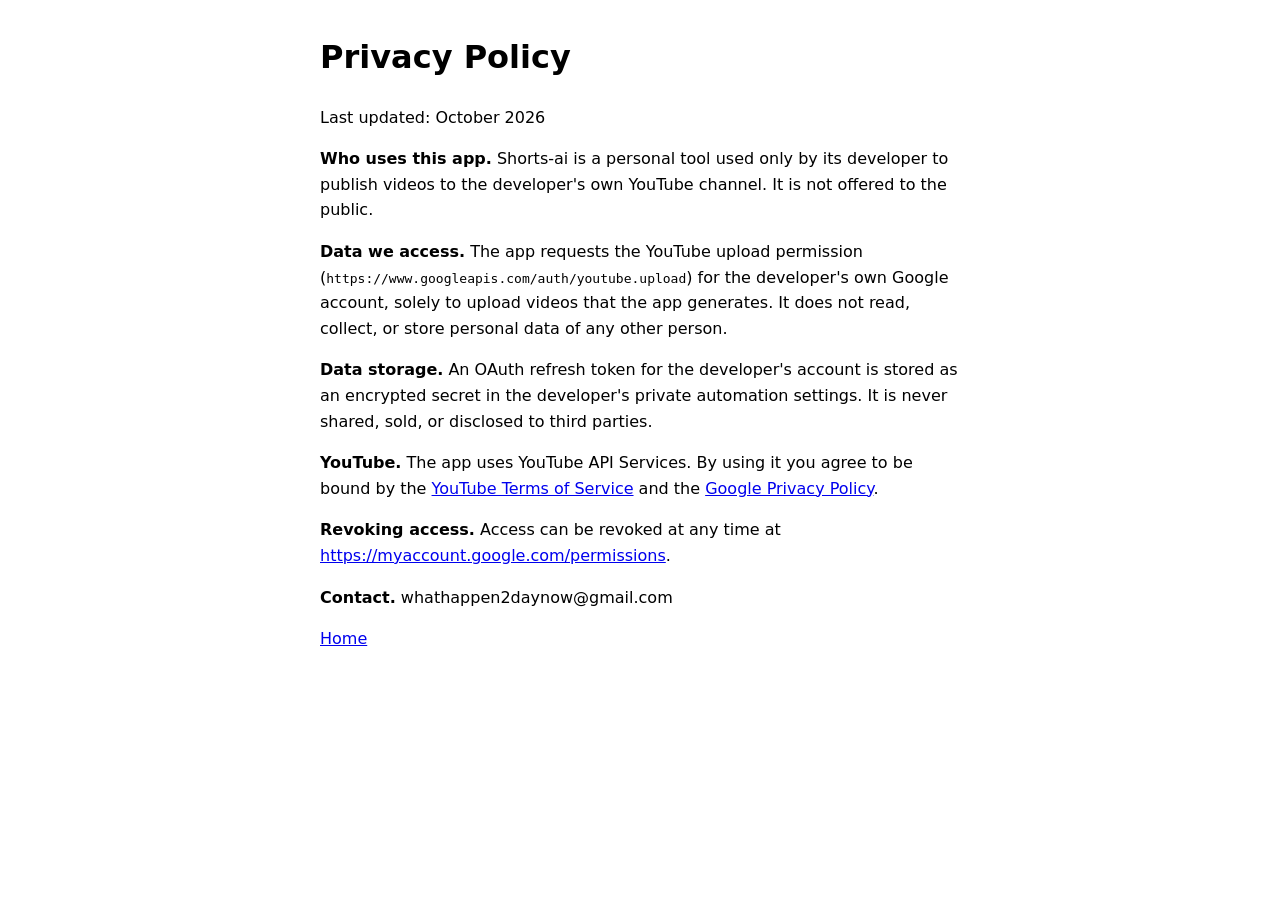
==== docs/privacy.html @ f3de993f "add filter at history.py and homepage" ====
<!doctype html>
<html lang="en"><head><meta charset="utf-8"><meta name="viewport" content="width=device-width,initial-scale=1">
<title>Shorts-ai Privacy Policy</title>
<style>body{font-family:system-ui,sans-serif;max-width:640px;margin:2rem auto;padding:0 1rem;line-height:1.6}</style>
</head><body>
<h1>Privacy Policy</h1>
<p>Last updated: October 2026</p>
<p><b>Who uses this app.</b> Shorts-ai is a personal tool used only by its developer to publish videos to the developer's
own YouTube channel. It is not offered to the public.</p>
<p><b>Data we access.</b> The app requests the YouTube upload permission
(<code>https://www.googleapis.com/auth/youtube.upload</code>) for the developer's own Google account, solely to upload
videos that the app generates. It does not read, collect, or store personal data of any other person.</p>
<p><b>Data storage.</b> An OAuth refresh token for the developer's account is stored as an encrypted secret in the
developer's private automation settings. It is never shared, sold, or disclosed to third parties.</p>
<p><b>YouTube.</b> The app uses YouTube API Services. By using it you agree to be bound by the
<a href="https://www.youtube.com/t/terms">YouTube Terms of Service</a> and the
<a href="https://policies.google.com/privacy">Google Privacy Policy</a>.</p>
<p><b>Revoking access.</b> Access can be revoked at any time at
<a href="https://myaccount.google.com/permissions">https://myaccount.google.com/permissions</a>.</p>
<p><b>Contact.</b> whathappen2daynow@gmail.com</p>
<p><a href="index.html">Home</a></p>
</body></html>
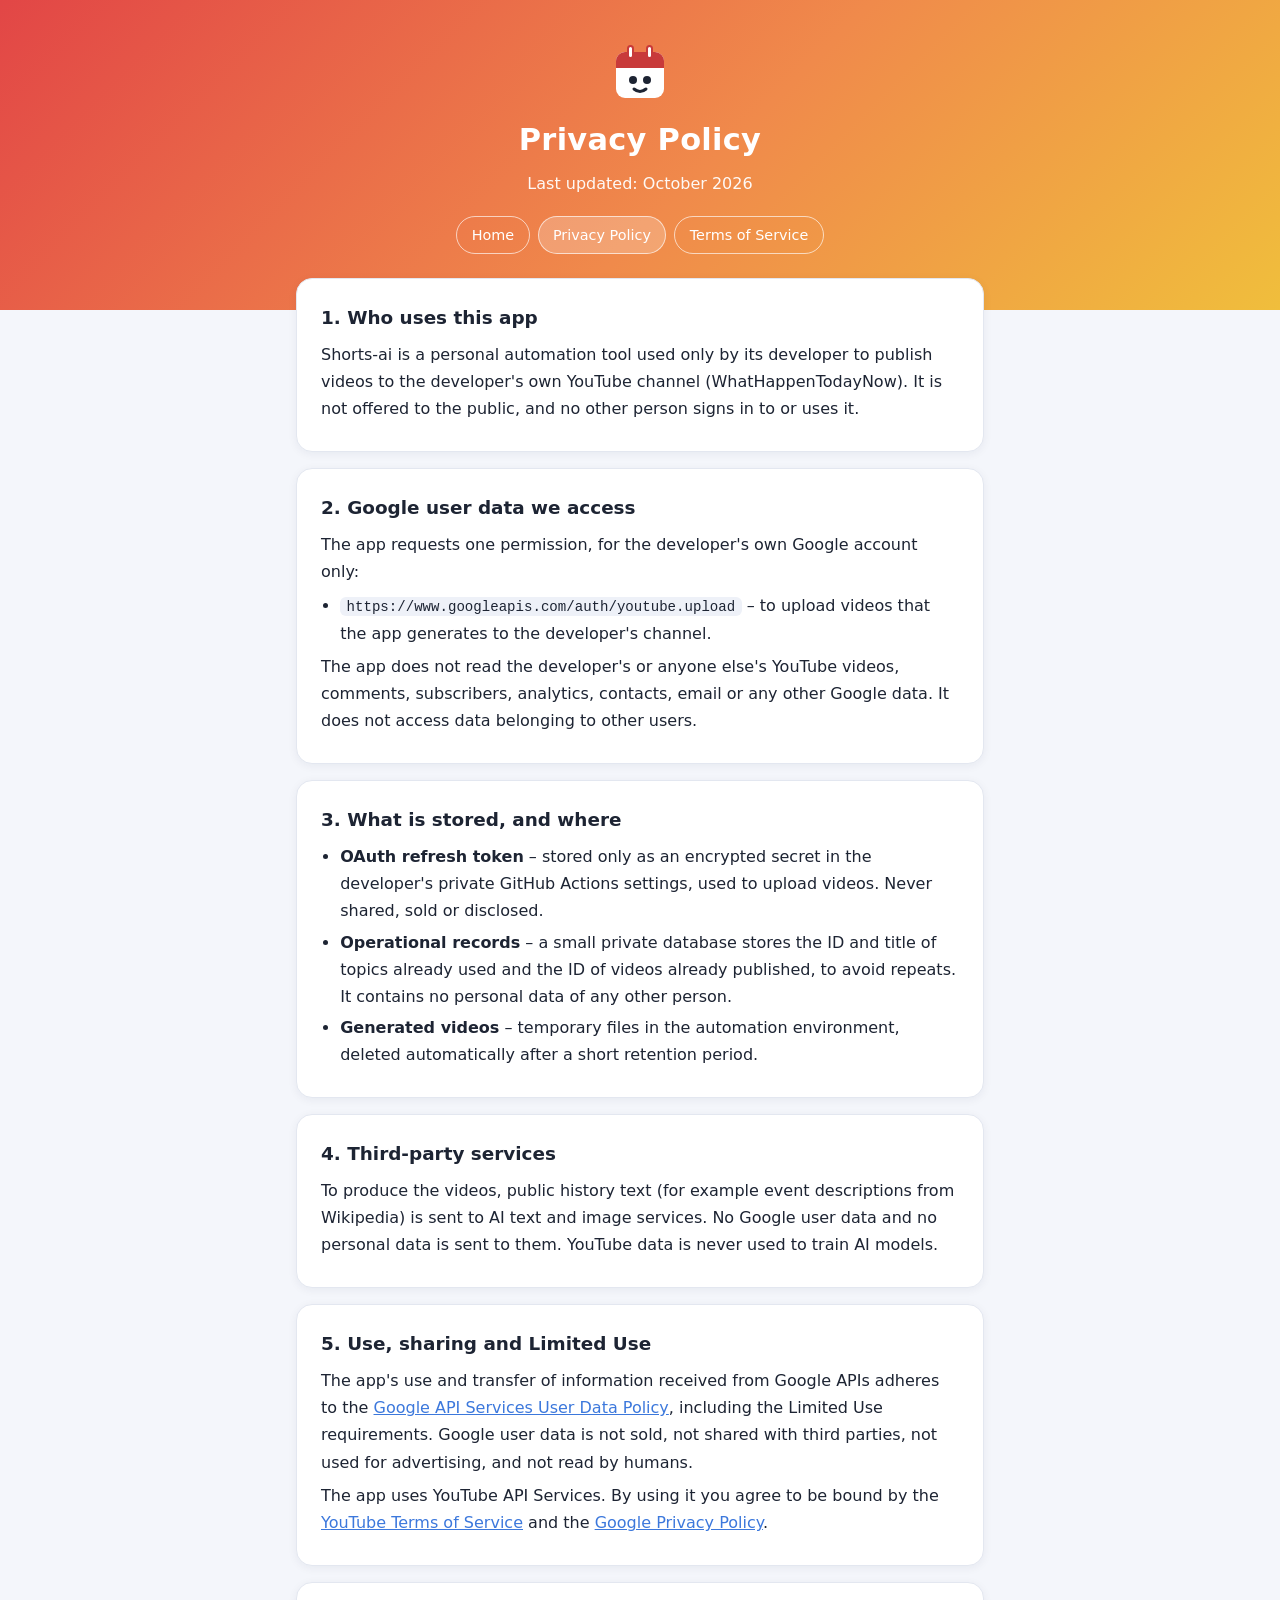
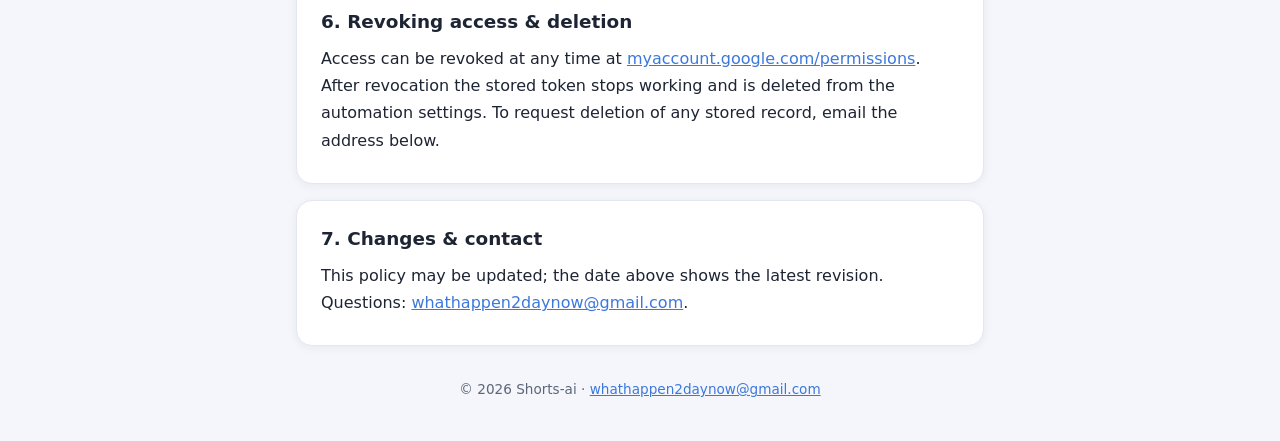
==== commit 543bfaab: "dev home page for short ai" ====
--- a/docs/privacy.html
+++ b/docs/privacy.html
@@ -1,22 +1,32 @@
 <!doctype html>
 <html lang="en"><head><meta charset="utf-8"><meta name="viewport" content="width=device-width,initial-scale=1">
 <title>Shorts-ai Privacy Policy</title>
-<style>body{font-family:system-ui,sans-serif;max-width:640px;margin:2rem auto;padding:0 1rem;line-height:1.6}</style>
+<meta name="description" content="Privacy Policy of Shorts-ai, a personal tool that uploads videos to its owner's own YouTube channel. Explains what data is accessed, stored and how access can be revoked.">
+<link rel="stylesheet" href="style.css">
 </head><body>
-<h1>Privacy Policy</h1>
-<p>Last updated: October 2026</p>
-<p><b>Who uses this app.</b> Shorts-ai is a personal tool used only by its developer to publish videos to the developer's
-own YouTube channel. It is not offered to the public.</p>
-<p><b>Data we access.</b> The app requests the YouTube upload permission
-(<code>https://www.googleapis.com/auth/youtube.upload</code>) for the developer's own Google account, solely to upload
-videos that the app generates. It does not read, collect, or store personal data of any other person.</p>
-<p><b>Data storage.</b> An OAuth refresh token for the developer's account is stored as an encrypted secret in the
-developer's private automation settings. It is never shared, sold, or disclosed to third parties.</p>
-<p><b>YouTube.</b> The app uses YouTube API Services. By using it you agree to be bound by the
-<a href="https://www.youtube.com/t/terms">YouTube Terms of Service</a> and the
-<a href="https://policies.google.com/privacy">Google Privacy Policy</a>.</p>
-<p><b>Revoking access.</b> Access can be revoked at any time at
-<a href="https://myaccount.google.com/permissions">https://myaccount.google.com/permissions</a>.</p>
-<p><b>Contact.</b> whathappen2daynow@gmail.com</p>
-<p><a href="index.html">Home</a></p>
+<header><svg class="logo" viewBox="0 0 64 64" aria-hidden="true"><rect x="8" y="12" width="48" height="46" rx="9" fill="#fff"/><path d="M8 21a9 9 0 0 1 9-9h30a9 9 0 0 1 9 9v7H8z" fill="#c83a3a"/><rect x="20" y="6" width="5" height="12" rx="2.5" fill="#fff" stroke="#c83a3a" stroke-width="2"/><rect x="39" y="6" width="5" height="12" rx="2.5" fill="#fff" stroke="#c83a3a" stroke-width="2"/><circle cx="25" cy="40" r="4" fill="#1d2433"/><circle cx="39" cy="40" r="4" fill="#1d2433"/><path d="M26 49q6 5 12 0" stroke="#1d2433" stroke-width="3" fill="none" stroke-linecap="round"/></svg><h1>Privacy Policy</h1><p>Last updated: October 2026</p>
+<nav><a href="index.html">Home</a><a href="privacy.html" class="on">Privacy Policy</a><a href="terms.html">Terms of Service</a></nav></header>
+<main>
+<section class="card"><h2>1. Who uses this app</h2>
+<p>Shorts-ai is a personal automation tool used only by its developer to publish videos to the developer's own YouTube channel (WhatHappenTodayNow). It is not offered to the public, and no other person signs in to or uses it.</p></section>
+<section class="card"><h2>2. Google user data we access</h2>
+<p>The app requests one permission, for the developer's own Google account only:</p>
+<ul><li><code>https://www.googleapis.com/auth/youtube.upload</code> &ndash; to upload videos that the app generates to the developer's channel.</li></ul>
+<p>The app does not read the developer's or anyone else's YouTube videos, comments, subscribers, analytics, contacts, email or any other Google data. It does not access data belonging to other users.</p></section>
+<section class="card"><h2>3. What is stored, and where</h2>
+<ul>
+<li><b>OAuth refresh token</b> &ndash; stored only as an encrypted secret in the developer's private GitHub Actions settings, used to upload videos. Never shared, sold or disclosed.</li>
+<li><b>Operational records</b> &ndash; a small private database stores the ID and title of topics already used and the ID of videos already published, to avoid repeats. It contains no personal data of any other person.</li>
+<li><b>Generated videos</b> &ndash; temporary files in the automation environment, deleted automatically after a short retention period.</li></ul></section>
+<section class="card"><h2>4. Third-party services</h2>
+<p>To produce the videos, public history text (for example event descriptions from Wikipedia) is sent to AI text and image services. No Google user data and no personal data is sent to them. YouTube data is never used to train AI models.</p></section>
+<section class="card"><h2>5. Use, sharing and Limited Use</h2>
+<p>The app's use and transfer of information received from Google APIs adheres to the <a href="https://developers.google.com/terms/api-services-user-data-policy">Google API Services User Data Policy</a>, including the Limited Use requirements. Google user data is not sold, not shared with third parties, not used for advertising, and not read by humans.</p>
+<p>The app uses YouTube API Services. By using it you agree to be bound by the <a href="https://www.youtube.com/t/terms">YouTube Terms of Service</a> and the <a href="https://policies.google.com/privacy">Google Privacy Policy</a>.</p></section>
+<section class="card"><h2>6. Revoking access &amp; deletion</h2>
+<p>Access can be revoked at any time at <a href="https://myaccount.google.com/permissions">myaccount.google.com/permissions</a>. After revocation the stored token stops working and is deleted from the automation settings. To request deletion of any stored record, email the address below.</p></section>
+<section class="card"><h2>7. Changes &amp; contact</h2>
+<p>This policy may be updated; the date above shows the latest revision. Questions: <a href="mailto:whathappen2daynow@gmail.com">whathappen2daynow@gmail.com</a>.</p></section>
+</main>
+<footer>&copy; 2026 Shorts-ai &middot; <a href="mailto:whathappen2daynow@gmail.com">whathappen2daynow@gmail.com</a></footer>
 </body></html>
--- a/docs/style.css
+++ b/docs/style.css
@@ -0,0 +1,22 @@
+:root{--bg:#f4f6fb;--card:#fff;--text:#1d2433;--muted:#5d6678;--line:#e3e7f0;--accent:#e24646;--accent2:#3c78dc;--code:#eef1f8}
+@media (prefers-color-scheme:dark){:root{--bg:#10131c;--card:#181c28;--text:#e8ebf3;--muted:#9aa3b5;--line:#272d3d;--code:#222838;--accent2:#6d9cf0}}
+*{box-sizing:border-box}
+body{margin:0;background:var(--bg);color:var(--text);font:16px/1.7 system-ui,-apple-system,"Segoe UI",Roboto,sans-serif}
+header{background:linear-gradient(135deg,#e24646,#f08a4b 55%,#f0be3c);color:#fff;padding:2.5rem 1rem 3.5rem;text-align:center}
+.logo{width:64px;height:64px;margin:0 auto .6rem;display:block}
+header h1{margin:.2rem 0;font-size:1.9rem;letter-spacing:.3px}
+header p{margin:.3rem auto 0;max-width:34rem;opacity:.95}
+nav{display:flex;justify-content:center;gap:.5rem;flex-wrap:wrap;margin-top:1.2rem}
+nav a{color:#fff;text-decoration:none;font-size:.9rem;padding:.35rem .9rem;border:1px solid rgba(255,255,255,.65);border-radius:999px}
+nav a.on,nav a:hover{background:rgba(255,255,255,.22)}
+main{max-width:720px;margin:-2rem auto 2rem;padding:0 1rem}
+.card{background:var(--card);border:1px solid var(--line);border-radius:16px;padding:1.4rem 1.5rem;margin-bottom:1rem;box-shadow:0 2px 10px rgba(20,30,60,.06)}
+h2{font-size:1.15rem;margin:0 0 .5rem}
+p{margin:.4rem 0}ul{margin:.4rem 0;padding-left:1.2rem}li{margin:.25rem 0}
+a{color:var(--accent2)}
+code{background:var(--code);padding:.1rem .4rem;border-radius:6px;font-size:.88em;word-break:break-all}
+.muted{color:var(--muted);font-size:.9rem}
+.steps{display:grid;gap:.8rem;grid-template-columns:repeat(auto-fit,minmax(150px,1fr));margin-top:.6rem}
+.step{background:var(--code);border-radius:12px;padding:.8rem;font-size:.92rem}
+.step b{display:block;color:var(--accent);margin-bottom:.15rem}
+footer{text-align:center;color:var(--muted);font-size:.85rem;padding:0 1rem 2.5rem}
